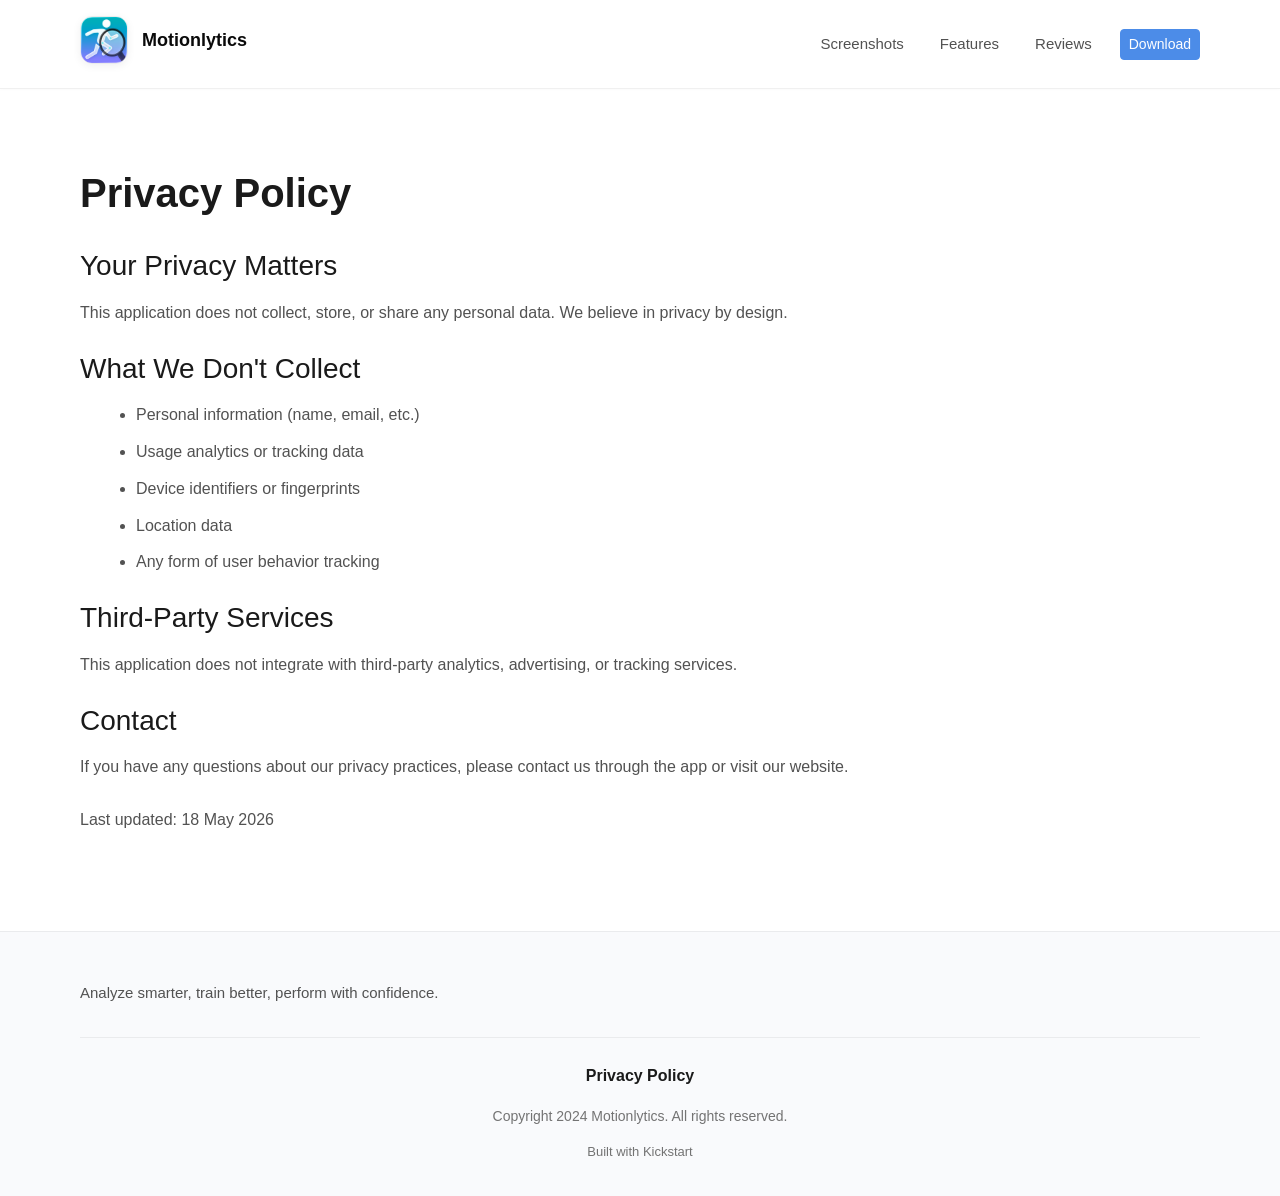
==== privacy/index.html @ 93c8c8a8 "Deploy website – 18 May 2026 at 15:19" ====
<!doctype html>
<html lang="en" data-light-theme="light" data-dark-theme="dark">
  <head>
    <base href="../" />
    <meta property="og:site_name" content="Motionlytics" />
    <meta property="og:title" content="Privacy Policy" />
    <meta name="twitter:title" content="Privacy Policy" />
    <meta property="og:url" content="https://example.com/privacy" />
    <meta name="twitter:domain" content="example.com" />
    <meta name="twitter:card" content="summary_large_image" />
    <meta name="twitter:dnt" content="on" />
    <meta charset="utf-8" />
    <meta name="viewport" content="width=device-width, initial-scale=1" />
    <meta name="author" content="Stefano" />
    <meta name="generator" content="Ignite v0.6.0" />
    <title>Privacy Policy</title>
    <link href="css/bootstrap.min.css" rel="stylesheet" />
    <link href="css/bootstrap-icons.min.css" rel="stylesheet" />
    <link href="css/ignite-core.min.css" rel="stylesheet" />
    <link href="https://example.com/privacy" rel="canonical" />
    <link href="images/favicon.png" rel="icon" />
    <link href="css/styles.css" rel="stylesheet" />
    <style>
:root {
    --primary-color: #4c8ce8;
    --primary-rgb: 76, 140, 232;
    --font-family: -apple-system, BlinkMacSystemFont, 'Segoe UI', Roboto, 'Helvetica Neue', Arial, sans-serif;
    color-scheme: light dark;
}
</style>
    <meta name="apple-itunes-app" content="app-id=6739255306" />
  </head>
  <body data-site-classes="site-shell">
    <header>
      <nav class="site-header navbar navbar-expand-md">
        <div class="container flex-wrap flex-lg-nowrap">
          <div class="me-2 me-md-auto">
            <a href="index.html" class="brand-link d-inline-flex align-items-center navbar-brand"><img src="images/logo.png" alt="Logo" class="site-logo" /><span class="brand-name">Motionlytics</span></a>
          </div>
          <button type="button" class="navbar-toggler btn" data-bs-toggle="collapse" data-bs-target="#navbarCollapse" aria-controls="navbarCollapse" aria-expanded="false" aria-label="Toggle navigation"><span class="navbar-toggler-icon"></span></button>
          <div id="navbarCollapse" class="collapse navbar-collapse">
            <ul class="navbar-nav mb-2 mb-md-0 col justify-content-end">
              <li class="nav-item"><a href="#screenshots" class="nav-link text-nowrap">Screenshots</a></li>
              <li class="nav-item"><a href="#features" class="nav-link text-nowrap">Features</a></li>
              <li class="nav-item"><a href="#reviews" class="nav-link text-nowrap">Reviews</a></li>
              <li class="nav-item"><a href="https://apps.apple.com/app/id6739255306" class="text-nowrap btn btn-sm btn-primary">Download</a></li>
            </ul>
          </div>
        </div>
      </nav>
    </header>
    <main class="site-main">
      <div class="ig-main-content">
        <div class="privacy-page">
          <div class="container">
            <div class="privacy-content">
              <h1 class="privacy-title">Privacy Policy</h1>
              <h3>Your Privacy Matters</h3>
              <p>This application does not collect, store, or share any personal data. We believe in privacy by design.</p>
              <h3 class="mt-4">What We Don't Collect</h3>
              <ul>
                <li><p class="m-0">Personal information (name, email, etc.)</p></li>
                <li><p class="m-0">Usage analytics or tracking data</p></li>
                <li><p class="m-0">Device identifiers or fingerprints</p></li>
                <li><p class="m-0">Location data</p></li>
                <li><p class="m-0">Any form of user behavior tracking</p></li>
              </ul>
              <h3 class="mt-4">Third-Party Services</h3>
              <p>This application does not integrate with third-party analytics, advertising, or tracking services.</p>
              <h3 class="mt-4">Contact</h3>
              <p>If you have any questions about our privacy practices, please contact us through the app or visit our website.</p>
              <p class="text-body-secondary mt-4">Last updated: 18 May 2026</p>
            </div>
          </div>
        </div>
      </div>
    </main>
    <div class="site-footer">
      <div class="container">
        <div class="footer-content">
          <div class="footer-brand">
            <p class="footer-tagline">Analyze smarter, train better, perform with confidence.</p>
          </div>
        </div>
        <div class="footer-copyright">
          <div class="footer-links">
            <a href="privacy/index.html" class="footer-privacy-link">Privacy Policy</a>
          </div>
          <p>Copyright 2024 Motionlytics. All rights reserved.</p>
          <a href="https://kickstart.tools" class="footer-kickstart-link">Built with Kickstart</a>
        </div>
      </div>
    </div>
    <script src="js/bootstrap.bundle.min.js"></script>
    <script src="js/ignite-core.js"></script>
  </body>
</html>
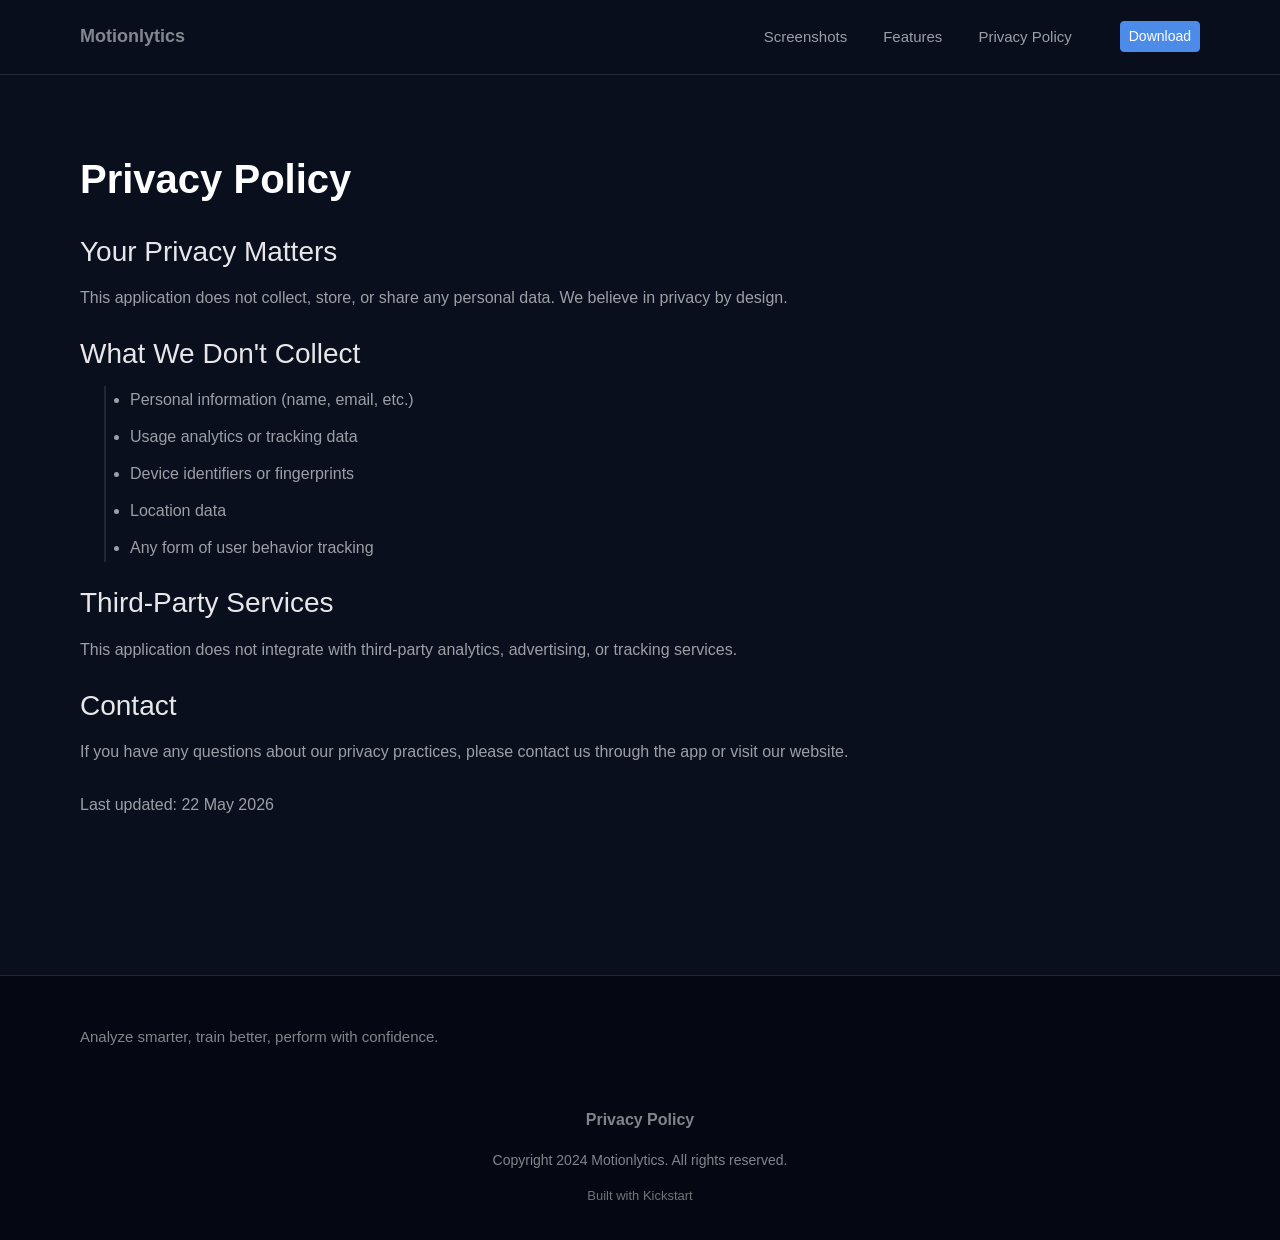
==== commit def6683f: "Deploy website – 22 May 2026 at 17:30" ====
--- a/privacy/index.html
+++ b/privacy/index.html
@@ -5,8 +5,8 @@
     <meta property="og:site_name" content="Motionlytics" />
     <meta property="og:title" content="Privacy Policy" />
     <meta name="twitter:title" content="Privacy Policy" />
-    <meta property="og:url" content="https://example.com/privacy" />
-    <meta name="twitter:domain" content="example.com" />
+    <meta property="og:url" content="https://motionlytics.app/privacy" />
+    <meta name="twitter:domain" content="motionlytics.app" />
     <meta name="twitter:card" content="summary_large_image" />
     <meta name="twitter:dnt" content="on" />
     <meta charset="utf-8" />
@@ -17,7 +17,7 @@
     <link href="css/bootstrap.min.css" rel="stylesheet" />
     <link href="css/bootstrap-icons.min.css" rel="stylesheet" />
     <link href="css/ignite-core.min.css" rel="stylesheet" />
-    <link href="https://example.com/privacy" rel="canonical" />
+    <link href="https://motionlytics.app/privacy" rel="canonical" />
     <link href="images/favicon.png" rel="icon" />
     <link href="css/styles.css" rel="stylesheet" />
     <style>
@@ -28,6 +28,7 @@
     color-scheme: light dark;
 }
 </style>
+    <link href="css/custom.css" rel="stylesheet" />
     <meta name="apple-itunes-app" content="app-id=6739255306" />
   </head>
   <body data-site-classes="site-shell">
@@ -35,14 +36,15 @@
       <nav class="site-header navbar navbar-expand-md">
         <div class="container flex-wrap flex-lg-nowrap">
           <div class="me-2 me-md-auto">
-            <a href="index.html" class="brand-link d-inline-flex align-items-center navbar-brand"><img src="images/logo.png" alt="Logo" class="site-logo" /><span class="brand-name">Motionlytics</span></a>
+            <a href="index.html" class="brand-link d-inline-flex align-items-center navbar-brand"><span class="brand-name">Motionlytics</span></a>
           </div>
           <button type="button" class="navbar-toggler btn" data-bs-toggle="collapse" data-bs-target="#navbarCollapse" aria-controls="navbarCollapse" aria-expanded="false" aria-label="Toggle navigation"><span class="navbar-toggler-icon"></span></button>
           <div id="navbarCollapse" class="collapse navbar-collapse">
             <ul class="navbar-nav mb-2 mb-md-0 col justify-content-end">
               <li class="nav-item"><a href="#screenshots" class="nav-link text-nowrap">Screenshots</a></li>
               <li class="nav-item"><a href="#features" class="nav-link text-nowrap">Features</a></li>
-              <li class="nav-item"><a href="#reviews" class="nav-link text-nowrap">Reviews</a></li>
+              <li class="nav-item"><a href="https://motionlytics.app/privacy/" class="nav-link text-nowrap">Privacy Policy</a></li>
+              <li class="nav-item"></li>
               <li class="nav-item"><a href="https://apps.apple.com/app/id6739255306" class="text-nowrap btn btn-sm btn-primary">Download</a></li>
             </ul>
           </div>
@@ -69,7 +71,7 @@
               <p>This application does not integrate with third-party analytics, advertising, or tracking services.</p>
               <h3 class="mt-4">Contact</h3>
               <p>If you have any questions about our privacy practices, please contact us through the app or visit our website.</p>
-              <p class="text-body-secondary mt-4">Last updated: 18 May 2026</p>
+              <p class="text-body-secondary mt-4">Last updated: 22 May 2026</p>
             </div>
           </div>
         </div>
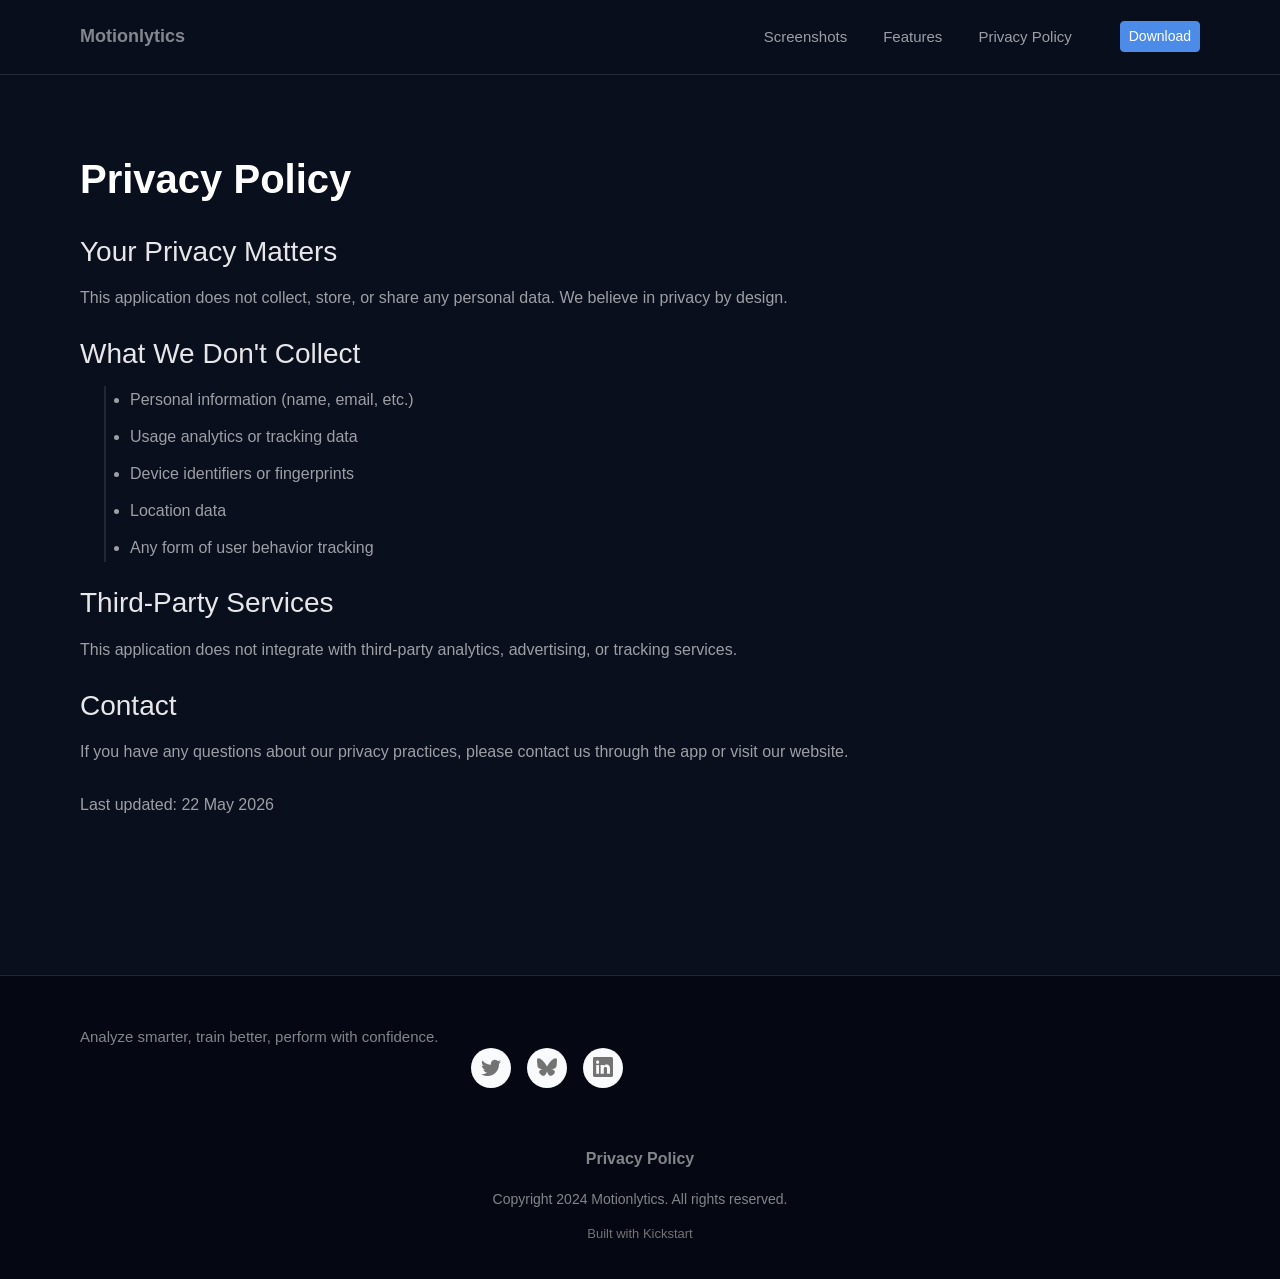
==== commit cea97e79: "Deploy website – 22 May 2026 at 19:41" ====
--- a/privacy/index.html
+++ b/privacy/index.html
@@ -83,6 +83,11 @@
           <div class="footer-brand">
             <p class="footer-tagline">Analyze smarter, train better, perform with confidence.</p>
           </div>
+          <div class="footer-social">
+            <a href="https://x.com/ste_pozzi" class="social-link"><i class="bi-twitter"></i></a>
+            <a href="https://bsky.app/profile/ste12code.bsky.social" class="social-link"><i class="bi-bluesky"></i></a>
+            <a href="https://www.linkedin.com/in/stefano12pozzi/" class="social-link"><i class="bi-linkedin"></i></a>
+          </div>
         </div>
         <div class="footer-copyright">
           <div class="footer-links">
